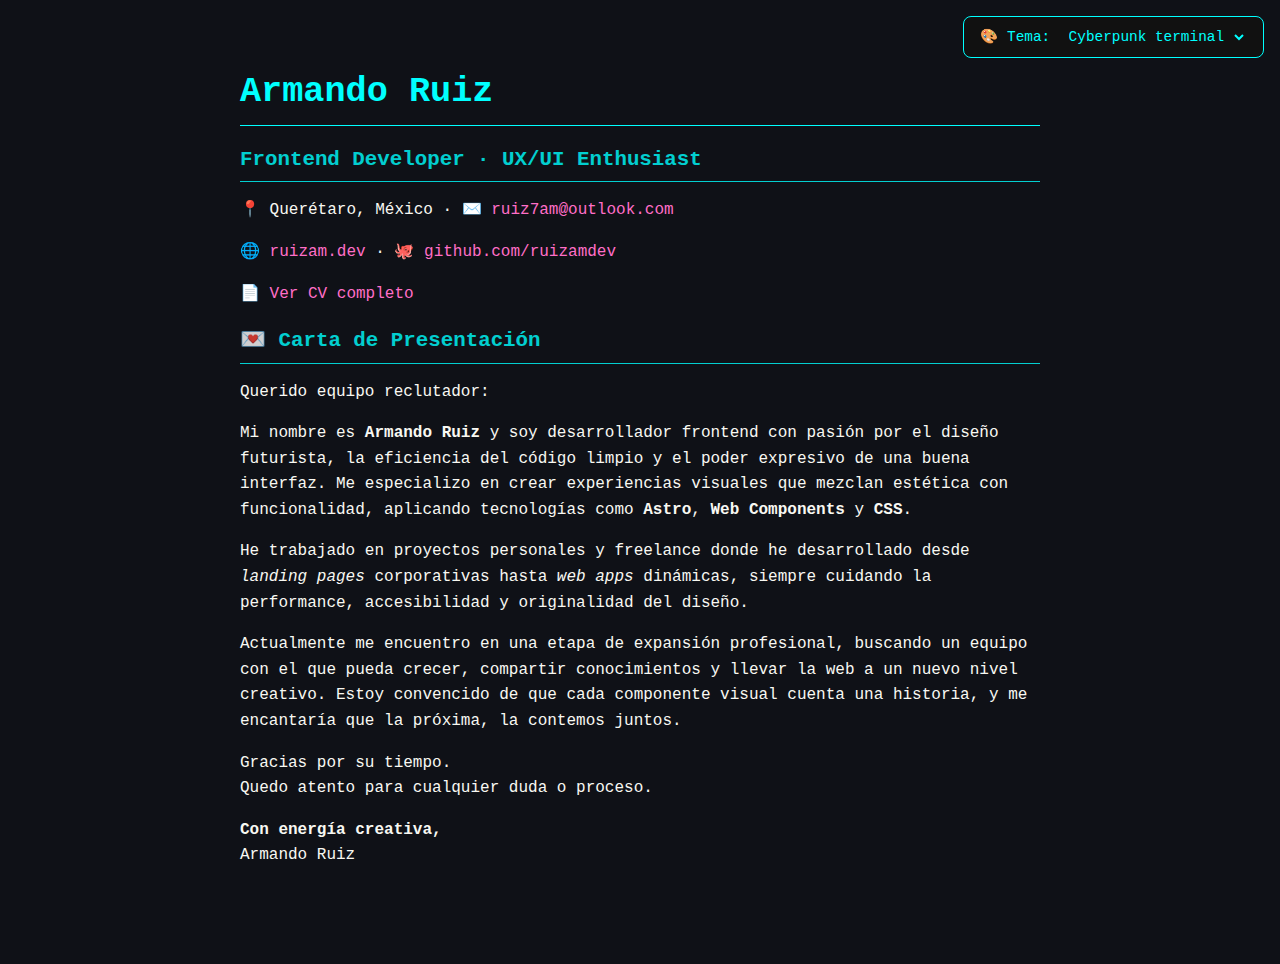
==== index.html @ b6e3d42e "Initializes CV" ====
<!DOCTYPE html>
<html lang="es">
<head>
  <meta charset="UTF-8">
  <title>Armando Ruiz · Frontend Dev</title>
  <link id="theme-style" rel="stylesheet" href="themes/terminal.css">
  <style>
    html, body {
      margin: 0;
      padding: 0;
      width: 100%;
      height: 100%;
    }

    @page {
      margin: 0;
      size: letter;
    }

    body {
      transition: background 0.4s ease, color 0.4s ease;
    }

    #content {
      padding: 3rem 2rem;
      max-width: 800px;
      margin: auto;
      box-sizing: border-box;
    }

    .theme-selector {
      position: fixed;
      top: 1rem;
      right: 1rem;
      padding: 0.5rem 1rem;
      border-radius: 8px;
      z-index: 999;
      font-family: monospace;
      font-size: 0.9rem;
      display: flex;
      gap: 0.5rem;
      align-items: center;
    }
    #themeSelect {
      border: none;
      font-family: monospace;
      font-size: inherit;
      padding: 0.2rem 0.4rem;
    }

    main {
      max-width: 800px;
      margin: 4rem auto;
      padding: 0 2rem;
    }

    h1 {
      font-size: 2.2rem;
      margin-bottom: 0.3rem;
    }

    h2 {
      font-size: 1.3rem;
      margin-bottom: 1rem;
      opacity: 0.8;
    }

    blockquote {
      margin: 2rem 0;
      font-style: italic;
      opacity: 0.8;
      border-left: 4px solid;
      padding-left: 1rem;
    }

    .carta {
      margin-top: 1rem;
    }

    @media (max-width: 768px) {
      .theme-selector {
        right: 1rem;
        padding: 0.3rem 0.6rem;
        font-size: 0.8rem;
        align-items: flex-start;
      }
      .theme-selector select {
        width: 100%;
      }
    }

    @media (max-width: 600px) {
      .theme-selector {
        width: 40px;
      }
      .theme-selector select {
        color: transparent;
        text-indent: 100%;
        white-space: nowrap;
        overflow: hidden;
      }
    }
  </style>
</head>
<body>
  <div class="theme-selector">
    <label class="theme-select-label" for="themeSelect"></label>
    <select id="themeSelect">
      <option value="terminal">Cyberpunk terminal</option>
      <option value="glitch">Glitch Hacker</option>
      <option value="retro">Retrofuturista</option>
      <option value="dark">Dark Minimal</option>
    </select>
  </div>
  <main>
    <h1>Armando Ruiz</h1>
    <h2>Frontend Developer · UX/UI Enthusiast</h2>
    <p>📍 Querétaro, México · ✉️ <a href="mailto:ruiz7am@outlook.com">ruiz7am@outlook.com</a></p>
    <p>🌐 <a href="https://ruizamdev.github.io/ruizam" target="_blank">ruizam.dev</a> · 🐙 <a href="https://github.com/ruizamdev" target="_blank">github.com/ruizamdev</a></p>
  <p><a href="cv.html">📄 Ver CV completo</a></p>

    <section class="carta">
      <h2>💌 Carta de Presentación</h2>
      <p>Querido equipo reclutador:</p>
      <p>
        Mi nombre es <strong>Armando Ruiz</strong> y soy desarrollador frontend con pasión por el diseño futurista, la eficiencia del código limpio y el poder expresivo de una buena interfaz. Me especializo en crear experiencias visuales que mezclan estética con funcionalidad, aplicando tecnologías como <strong>Astro</strong>, <strong>Web Components</strong> y <strong>CSS</strong>.
      </p>
      <p>
        He trabajado en proyectos personales y freelance donde he desarrollado desde <em>landing pages</em> corporativas hasta <em>web apps</em> dinámicas, siempre cuidando la performance, accesibilidad y originalidad del diseño.
      </p>
      <p>
        Actualmente me encuentro en una etapa de expansión profesional, buscando un equipo con el que pueda crecer, compartir conocimientos y llevar la web a un nuevo nivel creativo. Estoy convencido de que cada componente visual cuenta una historia, y me encantaría que la próxima, la contemos juntos.
      </p>
      <p>
        Gracias por su tiempo.  
        <br>Quedo atento para cualquier duda o proceso.
      </p>
      <p><strong>Con energía creativa,</strong><br>Armando Ruiz</p>
    </section>
  </main>

  <script src="./theme-selector.js"></script>
</body>
</html>
---- themes/terminal.css ----
body {
  background: #0f1117;
  color: #f8f8f2;
  font-family: 'Fira Code', monospace;
  margin: auto;
  line-height: 1.6;
}

h1, h2, h3 {
  color: #00ffff;
  border-bottom: 1px solid #00ffff;
  padding-bottom: 0.3rem;
}

a {
  color: #ff6ec7;
  text-decoration: none;
}

a:hover {
  text-shadow: 0 0 5px #ff6ec7;
}

code, pre {
  background-color: #1e1e2f;
  color: #8aff80;
  padding: 0.2rem 0.4rem;
  border-radius: 4px;
}

blockquote {
  color: #999;
  border-left: 4px solid #ff00ff;
  padding-left: 1rem;
  margin-left: 0;
}

.theme-selector {
  color: #0ff;
  background: #111;
  border: 1px solid #0ff;
}
#themeSelect {
  color: #0ff;
  background: #111;
}

.return-button path {
  stroke: #0ff;
}
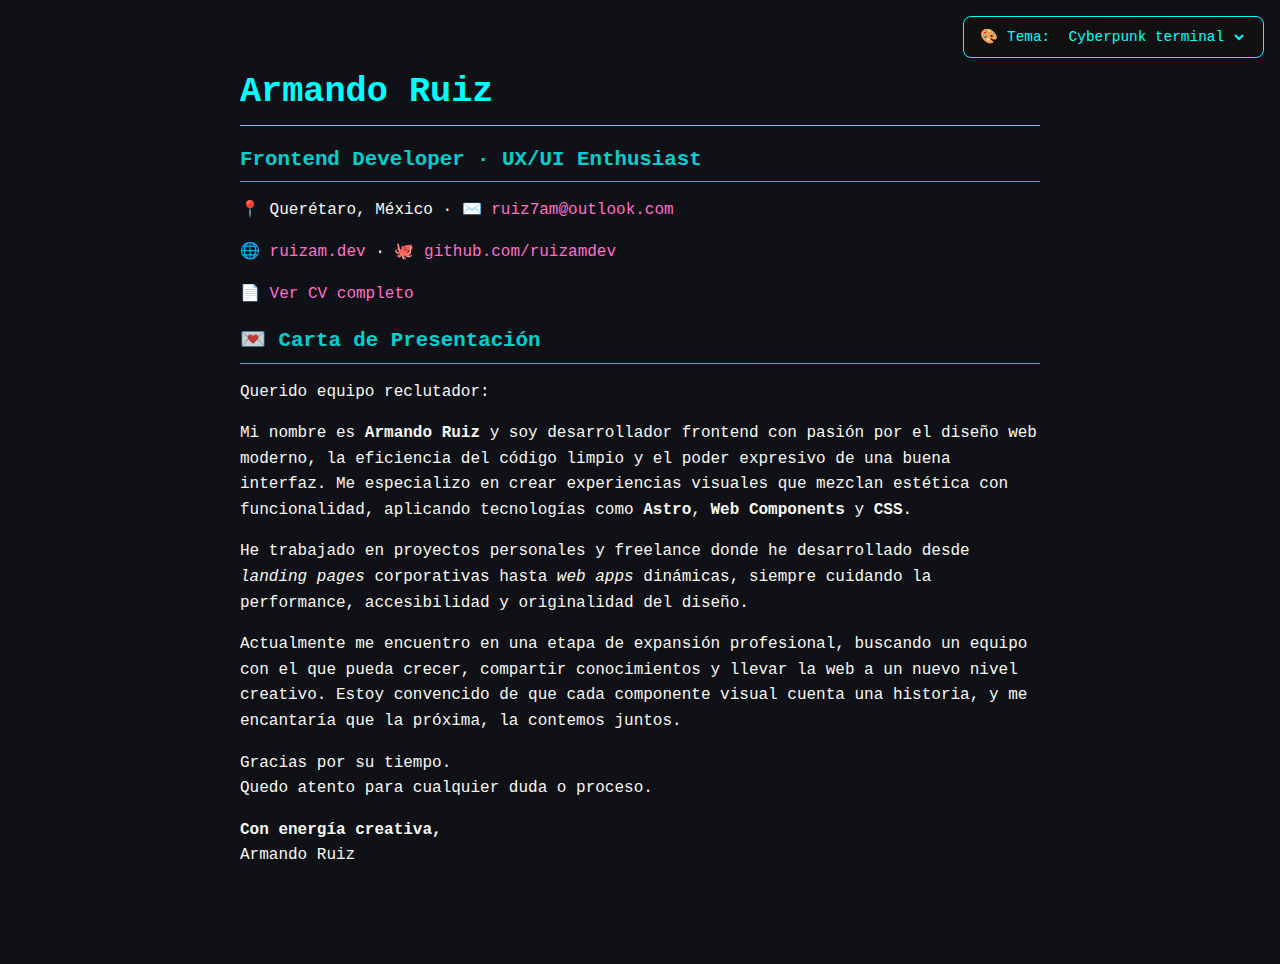
==== commit 44d7ecfc: "Update index.html" ====
--- a/index.html
+++ b/index.html
@@ -123,7 +123,7 @@
       <h2>💌 Carta de Presentación</h2>
       <p>Querido equipo reclutador:</p>
       <p>
-        Mi nombre es <strong>Armando Ruiz</strong> y soy desarrollador frontend con pasión por el diseño futurista, la eficiencia del código limpio y el poder expresivo de una buena interfaz. Me especializo en crear experiencias visuales que mezclan estética con funcionalidad, aplicando tecnologías como <strong>Astro</strong>, <strong>Web Components</strong> y <strong>CSS</strong>.
+        Mi nombre es <strong>Armando Ruiz</strong> y soy desarrollador frontend con pasión por el diseño web moderno, la eficiencia del código limpio y el poder expresivo de una buena interfaz. Me especializo en crear experiencias visuales que mezclan estética con funcionalidad, aplicando tecnologías como <strong>Astro</strong>, <strong>Web Components</strong> y <strong>CSS</strong>.
       </p>
       <p>
         He trabajado en proyectos personales y freelance donde he desarrollado desde <em>landing pages</em> corporativas hasta <em>web apps</em> dinámicas, siempre cuidando la performance, accesibilidad y originalidad del diseño.
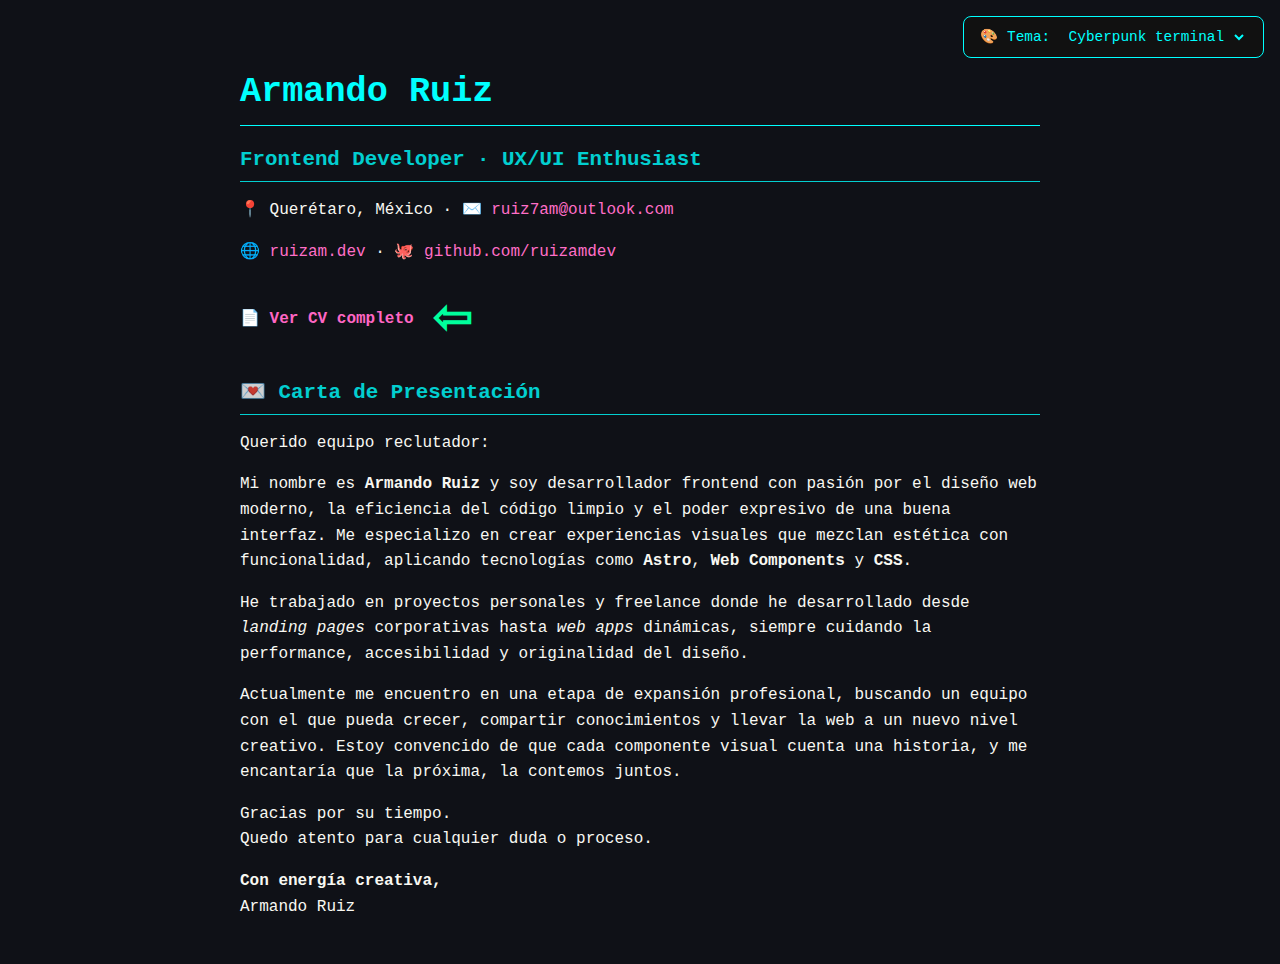
==== commit 28832dad: "Enhances CV link with visual arrow animation." ====
--- a/index.html
+++ b/index.html
@@ -77,6 +77,48 @@
       margin-top: 1rem;
     }
 
+    .cv-link-wrapper {
+      box-sizing: border-box;
+      margin: 0;
+      height: fit-content;
+    }
+
+    .cv-link {
+      height: fit-content;
+  color: #FF66C4;
+  font-weight: bold;
+  text-decoration: none;
+  position: relative;
+  display: flex;
+      align-items: center;
+  transition: color 0.3s ease;
+}
+
+.cv-link:hover {
+  color: #FF2EF2;
+}
+
+.arrow-animada {
+  height: fit-content;
+  display: inline-block;
+  margin-left: 0.4em;
+  color: #00FF9C;
+  animation: pulse-flecha 1s infinite ease-in-out;
+  font-size: 3em;
+}
+
+@keyframes pulse-flecha {
+  0%, 100% {
+    transform: translateX(0);
+    opacity: 1;
+  }
+  50% {
+    transform: translateX(4px);
+    opacity: 0.6;
+  }
+}
+
+
     @media (max-width: 768px) {
       .theme-selector {
         right: 1rem;
@@ -117,7 +159,7 @@
     <h2>Frontend Developer · UX/UI Enthusiast</h2>
     <p>📍 Querétaro, México · ✉️ <a href="mailto:ruiz7am@outlook.com">ruiz7am@outlook.com</a></p>
     <p>🌐 <a href="https://ruizamdev.github.io/ruizam" target="_blank">ruizam.dev</a> · 🐙 <a href="https://github.com/ruizamdev" target="_blank">github.com/ruizamdev</a></p>
-  <p><a href="cv.html">📄 Ver CV completo</a></p>
+    <p class="cv-link-wrapper"><a href="cv.html" class="cv-link">📄 Ver CV completo <span class="arrow-animada">⇦</span></a></p>
 
     <section class="carta">
       <h2>💌 Carta de Presentación</h2>
